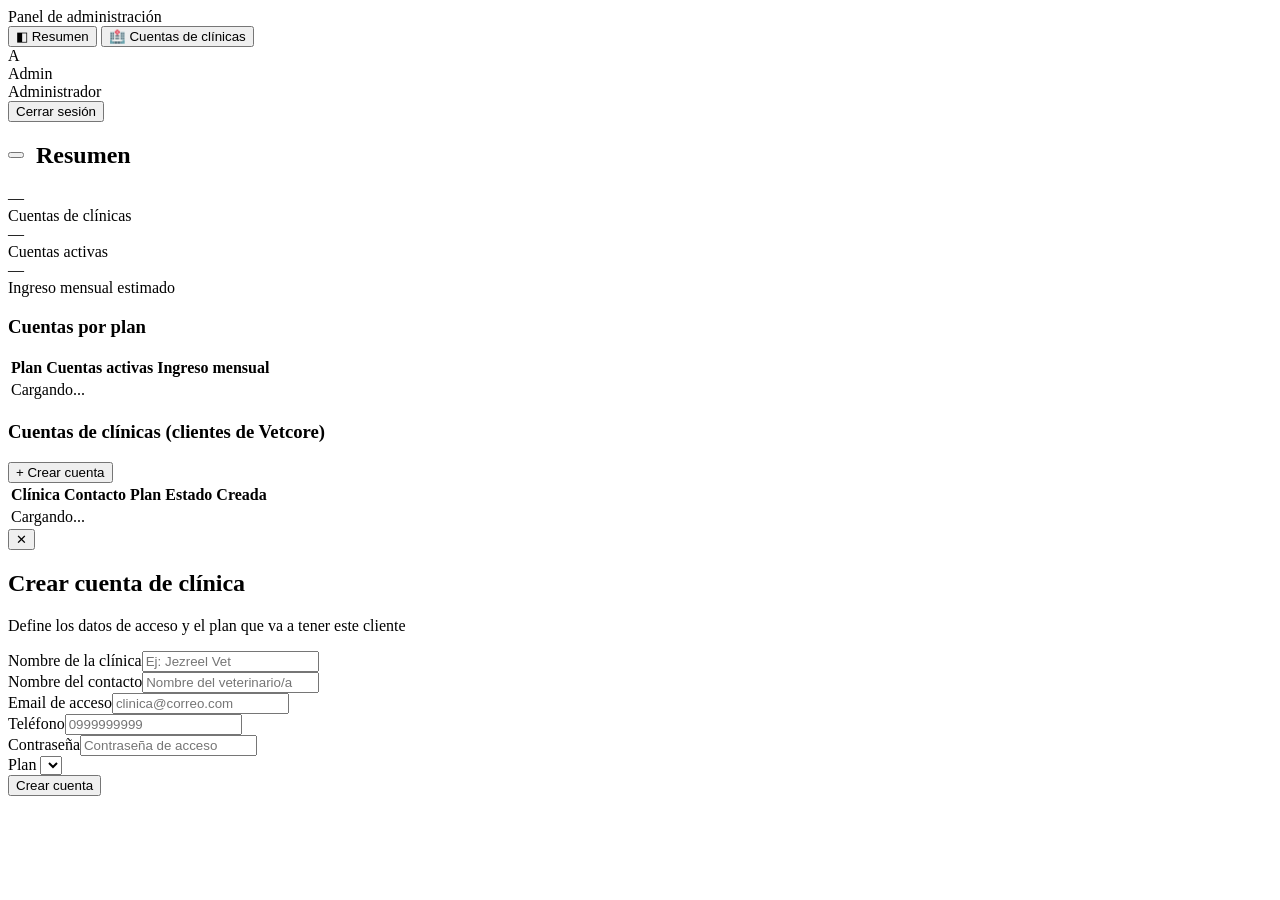
==== admin.html @ 30321254 "Add files via upload" ====
<!DOCTYPE html>
<html lang="es">
<head>
<meta charset="UTF-8">
<meta name="viewport" content="width=device-width, initial-scale=1.0">
<title>Vetcore — Panel Admin</title>
<link rel="stylesheet" href="css/style.css">
</head>
<body>

<div class="app">
  <aside class="sidebar" id="sidebar">
    <div class="sidebar-head">
      <div class="vc-logo" id="logoBox"></div>
      <div class="sidebar-tag">Panel de administración</div>
    </div>
    <nav class="sidebar-nav">
      <button class="nav-item active" data-sec="resumen"><span class="ic">◧</span> Resumen</button>
      <button class="nav-item" data-sec="cuentas"><span class="ic">🏥</span> Cuentas de clínicas</button>
    </nav>
    <div class="sidebar-foot">
      <div class="sidebar-user">
        <div class="sidebar-avatar" id="avatarLetter">A</div>
        <div>
          <div class="sidebar-user-name" id="userName">Admin</div>
          <div class="sidebar-user-plan">Administrador</div>
        </div>
      </div>
      <button class="btn btn-ghost btn-block btn-sm" onclick="logout()">Cerrar sesión</button>
    </div>
  </aside>

  <div class="main">
    <div class="topbar">
      <div style="display:flex;align-items:center;gap:12px;">
        <button class="hamburger" onclick="document.getElementById('sidebar').classList.toggle('open')"><span></span><span></span><span></span></button>
        <h2 id="pageTitle">Resumen</h2>
      </div>
    </div>

    <div class="content">

      <!-- RESUMEN -->
      <section class="section active" id="sec-resumen">
        <div class="stats-grid">
          <div class="stat-card"><div class="stat-val" id="st-total">—</div><div class="stat-label">Cuentas de clínicas</div></div>
          <div class="stat-card accent"><div class="stat-val" id="st-activas">—</div><div class="stat-label">Cuentas activas</div></div>
          <div class="stat-card"><div class="stat-val" id="st-ingresos">—</div><div class="stat-label">Ingreso mensual estimado</div></div>
        </div>
        <div class="card">
          <div class="card-header"><h3>Cuentas por plan</h3></div>
          <div class="table-wrap"><table>
            <thead><tr><th>Plan</th><th>Cuentas activas</th><th>Ingreso mensual</th></tr></thead>
            <tbody id="tbPorPlan"><tr class="empty-row"><td colspan="3">Cargando...</td></tr></tbody>
          </table></div>
        </div>
      </section>

      <!-- CUENTAS -->
      <section class="section" id="sec-cuentas">
        <div class="card">
          <div class="card-header">
            <h3>Cuentas de clínicas (clientes de Vetcore)</h3>
            <button class="btn btn-primary btn-sm" onclick="abrirCrearCuenta()">+ Crear cuenta</button>
          </div>
          <div class="table-wrap"><table>
            <thead><tr><th>Clínica</th><th>Contacto</th><th>Plan</th><th>Estado</th><th>Creada</th><th></th></tr></thead>
            <tbody id="tbCuentas"><tr class="empty-row"><td colspan="6">Cargando...</td></tr></tbody>
          </table></div>
        </div>
      </section>

    </div>
  </div>
</div>

<!-- MODAL: crear/editar cuenta -->
<div class="modal-overlay" id="mCuenta">
  <div class="modal">
    <button class="modal-close" onclick="cerrarModal('mCuenta')">✕</button>
    <h2 id="mCuentaTitulo">Crear cuenta de clínica</h2>
    <p class="modal-sub">Define los datos de acceso y el plan que va a tener este cliente</p>
    <input type="hidden" id="cu_id">
    <div class="form-row">
      <div class="field"><label>Nombre de la clínica</label><input type="text" id="cu_clinica" placeholder="Ej: Jezreel Vet"></div>
      <div class="field"><label>Nombre del contacto</label><input type="text" id="cu_nombre" placeholder="Nombre del veterinario/a"></div>
    </div>
    <div class="form-row">
      <div class="field"><label>Email de acceso</label><input type="email" id="cu_email" placeholder="clinica@correo.com"></div>
      <div class="field"><label>Teléfono</label><input type="tel" id="cu_telefono" placeholder="0999999999"></div>
    </div>
    <div class="form-row">
      <div class="field"><label>Contraseña</label><input type="text" id="cu_password" placeholder="Contraseña de acceso"></div>
      <div class="field"><label>Plan</label>
        <select id="cu_plan"></select>
      </div>
    </div>
    <div class="field" id="cu_activo_wrap" style="display:none;">
      <label>Estado de la cuenta</label>
      <select id="cu_activo">
        <option value="1">Activa</option>
        <option value="0">Desactivada</option>
      </select>
    </div>
    <button class="btn btn-primary btn-block" onclick="guardarCuenta()" id="btnGuardarCuenta">Crear cuenta</button>
  </div>
</div>

<div class="toast" id="toast"></div>

<script src="js/common.js"></script>
<script src="js/admin.js"></script>
</body>
</html>
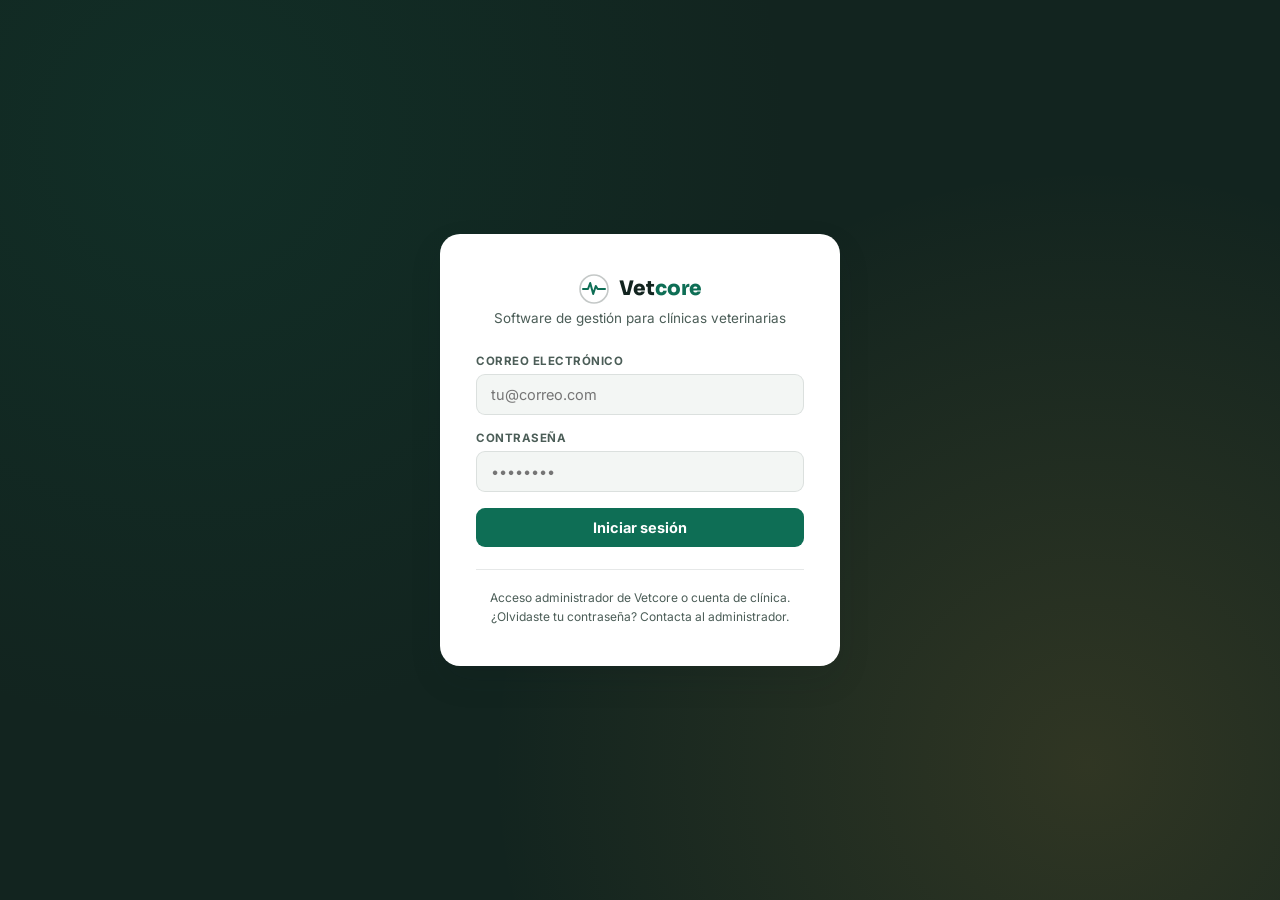
==== commit 37d46f78: "Add files via upload" ====
--- a/admin.html
+++ b/admin.html
@@ -16,7 +16,7 @@
     </div>
     <nav class="sidebar-nav">
       <button class="nav-item active" data-sec="resumen"><span class="ic">◧</span> Resumen</button>
-      <button class="nav-item" data-sec="cuentas"><span class="ic">🏥</span> Cuentas de clínicas</button>
+      <button class="nav-item" data-sec="empresas"><span class="ic">🏥</span> Clínicas</button>
     </nav>
     <div class="sidebar-foot">
       <div class="sidebar-user">
@@ -43,30 +43,27 @@
       <!-- RESUMEN -->
       <section class="section active" id="sec-resumen">
         <div class="stats-grid">
-          <div class="stat-card"><div class="stat-val" id="st-total">—</div><div class="stat-label">Cuentas de clínicas</div></div>
-          <div class="stat-card accent"><div class="stat-val" id="st-activas">—</div><div class="stat-label">Cuentas activas</div></div>
+          <div class="stat-card"><div class="stat-val" id="st-total">—</div><div class="stat-label">Clínicas</div></div>
+          <div class="stat-card accent"><div class="stat-val" id="st-activas">—</div><div class="stat-label">Clínicas activas</div></div>
           <div class="stat-card"><div class="stat-val" id="st-ingresos">—</div><div class="stat-label">Ingreso mensual estimado</div></div>
         </div>
         <div class="card">
-          <div class="card-header"><h3>Cuentas por plan</h3></div>
+          <div class="card-header"><h3>Clínicas por plan</h3></div>
           <div class="table-wrap"><table>
-            <thead><tr><th>Plan</th><th>Cuentas activas</th><th>Ingreso mensual</th></tr></thead>
+            <thead><tr><th>Plan</th><th>Clínicas activas</th><th>Ingreso mensual</th></tr></thead>
             <tbody id="tbPorPlan"><tr class="empty-row"><td colspan="3">Cargando...</td></tr></tbody>
           </table></div>
         </div>
       </section>
 
-      <!-- CUENTAS -->
-      <section class="section" id="sec-cuentas">
+      <!-- EMPRESAS -->
+      <section class="section" id="sec-empresas">
         <div class="card">
           <div class="card-header">
-            <h3>Cuentas de clínicas (clientes de Vetcore)</h3>
-            <button class="btn btn-primary btn-sm" onclick="abrirCrearCuenta()">+ Crear cuenta</button>
+            <h3>Clínicas registradas</h3>
+            <button class="btn btn-primary btn-sm" onclick="abrirCrearEmpresa()">+ Nueva clínica</button>
           </div>
-          <div class="table-wrap"><table>
-            <thead><tr><th>Clínica</th><th>Contacto</th><th>Plan</th><th>Estado</th><th>Creada</th><th></th></tr></thead>
-            <tbody id="tbCuentas"><tr class="empty-row"><td colspan="6">Cargando...</td></tr></tbody>
-          </table></div>
+          <div id="listaEmpresas" style="padding:0 22px 22px;">Cargando...</div>
         </div>
       </section>
 
@@ -74,35 +71,80 @@
   </div>
 </div>
 
-<!-- MODAL: crear/editar cuenta -->
-<div class="modal-overlay" id="mCuenta">
+<!-- MODAL: crear empresa + 3 cuentas -->
+<div class="modal-overlay" id="mEmpresa">
+  <div class="modal" style="max-width:640px;">
+    <button class="modal-close" onclick="cerrarModal('mEmpresa')">✕</button>
+    <h2>Nueva clínica</h2>
+    <p class="modal-sub">Crea la clínica y las cuentas de acceso de su equipo</p>
+
+    <div class="form-row">
+      <div class="field"><label>Nombre de la clínica</label><input type="text" id="em_nombre" placeholder="Ej: Jezreel Vet"></div>
+      <div class="field"><label>Plan</label><select id="em_plan"></select></div>
+    </div>
+
+    <h3 style="margin:20px 0 8px;font-size:14px;color:var(--primary-dark);">👑 Propietario (obligatorio)</h3>
+    <div class="form-row">
+      <div class="field"><label>Nombre</label><input type="text" id="pr_nombre_c"></div>
+      <div class="field"><label>Email</label><input type="email" id="pr_email_c"></div>
+    </div>
+    <div class="field"><label>Contraseña</label><input type="text" id="pr_password_c"></div>
+
+    <h3 style="margin:20px 0 8px;font-size:14px;color:var(--primary-dark);">🩺 Veterinario (opcional — puedes agregarlo después)</h3>
+    <div class="form-row">
+      <div class="field"><label>Nombre</label><input type="text" id="ve_nombre_c"></div>
+      <div class="field"><label>Email</label><input type="email" id="ve_email_c"></div>
+    </div>
+    <div class="field"><label>Contraseña</label><input type="text" id="ve_password_c"></div>
+
+    <h3 style="margin:20px 0 8px;font-size:14px;color:var(--primary-dark);">🧑‍💼 Recepción (opcional — puedes agregarlo después)</h3>
+    <div class="form-row">
+      <div class="field"><label>Nombre</label><input type="text" id="re_nombre_c"></div>
+      <div class="field"><label>Email</label><input type="email" id="re_email_c"></div>
+    </div>
+    <div class="field"><label>Contraseña</label><input type="text" id="re_password_c"></div>
+
+    <button class="btn btn-primary btn-block" onclick="guardarEmpresa()">Crear clínica</button>
+  </div>
+</div>
+
+<!-- MODAL: agregar una cuenta suelta a una empresa existente -->
+<div class="modal-overlay" id="mCuentaNueva">
   <div class="modal">
-    <button class="modal-close" onclick="cerrarModal('mCuenta')">✕</button>
-    <h2 id="mCuentaTitulo">Crear cuenta de clínica</h2>
-    <p class="modal-sub">Define los datos de acceso y el plan que va a tener este cliente</p>
-    <input type="hidden" id="cu_id">
-    <div class="form-row">
-      <div class="field"><label>Nombre de la clínica</label><input type="text" id="cu_clinica" placeholder="Ej: Jezreel Vet"></div>
-      <div class="field"><label>Nombre del contacto</label><input type="text" id="cu_nombre" placeholder="Nombre del veterinario/a"></div>
+    <button class="modal-close" onclick="cerrarModal('mCuentaNueva')">✕</button>
+    <h2>Agregar cuenta</h2>
+    <p class="modal-sub" id="mCuentaNuevaSub">—</p>
+    <input type="hidden" id="cn_empresa_id">
+    <div class="field"><label>Rol</label>
+      <select id="cn_rol">
+        <option value="veterinario">Veterinario</option>
+        <option value="recepcion">Recepción</option>
+        <option value="propietario">Propietario</option>
+      </select>
     </div>
-    <div class="form-row">
-      <div class="field"><label>Email de acceso</label><input type="email" id="cu_email" placeholder="clinica@correo.com"></div>
-      <div class="field"><label>Teléfono</label><input type="tel" id="cu_telefono" placeholder="0999999999"></div>
-    </div>
-    <div class="form-row">
-      <div class="field"><label>Contraseña</label><input type="text" id="cu_password" placeholder="Contraseña de acceso"></div>
-      <div class="field"><label>Plan</label>
-        <select id="cu_plan"></select>
-      </div>
-    </div>
-    <div class="field" id="cu_activo_wrap" style="display:none;">
-      <label>Estado de la cuenta</label>
-      <select id="cu_activo">
+    <div class="field"><label>Nombre</label><input type="text" id="cn_nombre"></div>
+    <div class="field"><label>Email</label><input type="email" id="cn_email"></div>
+    <div class="field"><label>Contraseña</label><input type="text" id="cn_password"></div>
+    <button class="btn btn-primary btn-block" onclick="guardarCuentaNueva()">Crear cuenta</button>
+  </div>
+</div>
+
+<!-- MODAL: editar una cuenta existente -->
+<div class="modal-overlay" id="mCuentaEditar">
+  <div class="modal">
+    <button class="modal-close" onclick="cerrarModal('mCuentaEditar')">✕</button>
+    <h2>Editar cuenta</h2>
+    <p class="modal-sub" id="mCuentaEditarSub">—</p>
+    <input type="hidden" id="ce_id">
+    <div class="field"><label>Nombre</label><input type="text" id="ce_nombre"></div>
+    <div class="field"><label>Nueva contraseña</label><input type="text" id="ce_password" placeholder="Dejar vacío para no cambiarla"></div>
+    <div class="field"><label>Estado</label>
+      <select id="ce_activo">
         <option value="1">Activa</option>
         <option value="0">Desactivada</option>
       </select>
     </div>
-    <button class="btn btn-primary btn-block" onclick="guardarCuenta()" id="btnGuardarCuenta">Crear cuenta</button>
+    <button class="btn btn-primary btn-block" onclick="guardarCuentaEditar()">Guardar cambios</button>
   </div>
 </div>
 
--- a/css/style.css
+++ b/css/style.css
@@ -0,0 +1,216 @@
+@import url('https://fonts.googleapis.com/css2?family=Sora:wght@500;600;700;800&family=Inter:wght@400;500;600;700&display=swap');
+
+:root{
+  --ink:#12241F;
+  --ink-soft:#4B5D57;
+  --bg:#F3F6F4;
+  --card:#FFFFFF;
+  --primary:#0E6E55;
+  --primary-dark:#0A4F3D;
+  --primary-soft:#E3F1EB;
+  --accent:#E8A33D;
+  --accent-soft:#FCF0DC;
+  --danger:#C4432B;
+  --danger-soft:#FBE7E2;
+  --border:rgba(18,36,31,0.10);
+  --radius:12px;
+  --shadow:0 4px 18px rgba(18,36,31,0.06);
+  --shadow-lift:0 14px 32px rgba(18,36,31,0.12);
+}
+*{margin:0;padding:0;box-sizing:border-box;}
+body{
+  font-family:'Inter',sans-serif;
+  background:var(--bg);
+  color:var(--ink);
+  -webkit-font-smoothing:antialiased;
+}
+h1,h2,h3,h4{font-family:'Sora',sans-serif;font-weight:700;letter-spacing:-0.01em;}
+
+/* ── Marca / signature: línea de pulso ── */
+.vc-logo{display:flex;align-items:center;gap:10px;}
+.vc-logo svg{flex-shrink:0;}
+.vc-logo-text{font-family:'Sora',sans-serif;font-weight:800;font-size:20px;color:var(--ink);}
+.vc-logo-text span{color:var(--primary);}
+
+/* ── Auth (login) ── */
+.auth-wrap{
+  min-height:100vh;display:flex;align-items:center;justify-content:center;
+  background:
+    radial-gradient(circle at 15% 15%, rgba(14,110,85,0.14), transparent 45%),
+    radial-gradient(circle at 85% 85%, rgba(232,163,61,0.14), transparent 45%),
+    var(--ink);
+  padding:24px;
+}
+.auth-card{
+  background:var(--card);width:100%;max-width:400px;border-radius:20px;
+  padding:40px 36px;box-shadow:var(--shadow-lift);
+}
+.auth-card .vc-logo{justify-content:center;margin-bottom:6px;}
+.auth-sub{text-align:center;color:var(--ink-soft);font-size:13.5px;margin-bottom:28px;}
+.field{margin-bottom:16px;}
+.field label{display:block;font-size:11.5px;font-weight:700;text-transform:uppercase;letter-spacing:0.5px;color:var(--ink-soft);margin-bottom:6px;}
+.field input,.field select,.field textarea{
+  width:100%;padding:11px 14px;border:1.5px solid var(--border);border-radius:9px;
+  font-size:14.5px;font-family:inherit;color:var(--ink);background:var(--bg);
+  outline:none;transition:0.15s;
+}
+.field input:focus,.field select:focus,.field textarea:focus{border-color:var(--primary);background:#fff;box-shadow:0 0 0 3px var(--primary-soft);}
+.btn{
+  display:inline-flex;align-items:center;justify-content:center;gap:8px;
+  padding:11px 20px;border-radius:9px;border:none;font-size:14.5px;font-weight:700;
+  cursor:pointer;transition:0.15s;font-family:inherit;
+}
+.btn-primary{background:var(--primary);color:#fff;}
+.btn-primary:hover{background:var(--primary-dark);}
+.btn-block{width:100%;}
+.btn-ghost{background:var(--bg);color:var(--ink);border:1.5px solid var(--border);}
+.btn-ghost:hover{background:var(--primary-soft);border-color:var(--primary);}
+.btn-danger{background:var(--danger-soft);color:var(--danger);}
+.btn-danger:hover{background:var(--danger);color:#fff;}
+.btn-sm{padding:7px 13px;font-size:12.5px;}
+.auth-error{background:var(--danger-soft);color:var(--danger);font-size:13px;font-weight:600;padding:10px 13px;border-radius:8px;margin-bottom:16px;display:none;}
+.auth-error.show{display:block;}
+.auth-demo{margin-top:22px;padding-top:18px;border-top:1px solid var(--border);font-size:12px;color:var(--ink-soft);text-align:center;line-height:1.6;}
+
+/* ── App shell (admin / dashboard) ── */
+.app{display:flex;min-height:100vh;}
+.sidebar{
+  width:250px;flex-shrink:0;background:var(--ink);color:#fff;
+  display:flex;flex-direction:column;position:fixed;top:0;left:0;bottom:0;z-index:50;
+}
+.sidebar .vc-logo-text{color:#fff;}
+.sidebar-head{padding:24px 22px 18px;border-bottom:1px solid rgba(255,255,255,0.08);}
+.sidebar-tag{font-size:11px;color:rgba(255,255,255,0.45);margin-top:4px;letter-spacing:0.3px;}
+.sidebar-nav{flex:1;padding:16px 12px;overflow-y:auto;}
+.nav-item{
+  display:flex;align-items:center;gap:11px;padding:11px 14px;border-radius:9px;
+  color:rgba(255,255,255,0.68);font-size:13.5px;font-weight:600;cursor:pointer;
+  border:none;background:none;width:100%;text-align:left;margin-bottom:3px;transition:0.15s;
+}
+.nav-item:hover{background:rgba(255,255,255,0.06);color:#fff;}
+.nav-item.active{background:var(--primary);color:#fff;}
+.nav-item .ic{width:18px;text-align:center;font-size:15px;}
+.sidebar-foot{padding:16px;border-top:1px solid rgba(255,255,255,0.08);}
+.sidebar-user{display:flex;align-items:center;gap:10px;margin-bottom:12px;}
+.sidebar-avatar{width:34px;height:34px;border-radius:50%;background:var(--primary);display:flex;align-items:center;justify-content:center;font-weight:800;font-size:13px;flex-shrink:0;}
+.sidebar-user-name{font-size:13px;font-weight:700;color:#fff;line-height:1.3;}
+.sidebar-user-plan{font-size:11px;color:rgba(255,255,255,0.5);}
+
+.main{margin-left:250px;flex:1;display:flex;flex-direction:column;min-height:100vh;}
+.topbar{
+  background:#fff;padding:0 30px;height:64px;display:flex;align-items:center;justify-content:space-between;
+  border-bottom:1px solid var(--border);position:sticky;top:0;z-index:40;
+}
+.topbar h2{font-size:19px;}
+.content{padding:28px 30px;flex:1;}
+.section{display:none;}
+.section.active{display:block;}
+
+/* ── Stat cards ── */
+.stats-grid{display:grid;grid-template-columns:repeat(auto-fit,minmax(190px,1fr));gap:16px;margin-bottom:26px;}
+.stat-card{background:var(--card);border-radius:var(--radius);padding:18px 20px;border:1px solid var(--border);box-shadow:var(--shadow);position:relative;overflow:hidden;}
+.stat-card::before{content:'';position:absolute;top:0;left:0;right:0;height:3px;background:var(--primary);}
+.stat-card.accent::before{background:var(--accent);}
+.stat-val{font-family:'Sora',sans-serif;font-size:27px;font-weight:800;color:var(--ink);}
+.stat-label{font-size:12.5px;color:var(--ink-soft);margin-top:3px;font-weight:600;}
+
+/* ── Cards / tables ── */
+.card{background:var(--card);border-radius:var(--radius);border:1px solid var(--border);box-shadow:var(--shadow);overflow:hidden;margin-bottom:22px;}
+.card-header{padding:16px 22px;border-bottom:1px solid var(--border);display:flex;align-items:center;justify-content:space-between;flex-wrap:wrap;gap:10px;}
+.card-header h3{font-size:15.5px;}
+.table-wrap{overflow-x:auto;}
+table{width:100%;border-collapse:collapse;font-size:13.5px;}
+thead th{text-align:left;padding:11px 22px;background:var(--bg);font-size:10.5px;font-weight:700;text-transform:uppercase;letter-spacing:0.5px;color:var(--ink-soft);white-space:nowrap;}
+tbody td{padding:12px 22px;border-bottom:1px solid var(--border);vertical-align:middle;}
+tbody tr:last-child td{border-bottom:none;}
+tbody tr:hover td{background:#FAFCFB;}
+.empty-row td{text-align:center;padding:30px;color:var(--ink-soft);}
+
+.badge{display:inline-block;padding:3px 10px;border-radius:6px;font-size:11px;font-weight:700;}
+.b-primary{background:var(--primary-soft);color:var(--primary-dark);}
+.b-accent{background:var(--accent-soft);color:#9C6410;}
+.b-danger{background:var(--danger-soft);color:var(--danger);}
+.b-grey{background:var(--bg);color:var(--ink-soft);}
+
+/* ── Modal ── */
+.modal-overlay{display:none;position:fixed;inset:0;background:rgba(18,36,31,0.55);z-index:200;align-items:center;justify-content:center;padding:20px;}
+.modal-overlay.open{display:flex;}
+.modal{background:var(--card);border-radius:16px;padding:28px;max-width:520px;width:100%;max-height:90vh;overflow-y:auto;position:relative;}
+.modal h2{font-size:19px;margin-bottom:4px;}
+.modal-sub{color:var(--ink-soft);font-size:13px;margin-bottom:20px;}
+.modal-close{position:absolute;top:14px;right:14px;background:var(--bg);border:none;width:30px;height:30px;border-radius:8px;cursor:pointer;font-size:15px;}
+.form-row{display:grid;grid-template-columns:1fr 1fr;gap:14px;}
+@media(max-width:520px){.form-row{grid-template-columns:1fr;}}
+
+/* ── Toast ── */
+.toast{position:fixed;bottom:22px;right:22px;background:var(--ink);color:#fff;padding:12px 18px;border-radius:10px;font-size:13.5px;font-weight:600;z-index:999;transform:translateY(80px);opacity:0;transition:0.3s;max-width:320px;box-shadow:var(--shadow-lift);}
+.toast.show{transform:translateY(0);opacity:1;}
+.toast.verde{background:var(--primary-dark);}
+.toast.rojo{background:var(--danger);}
+
+.pill-tabs{display:flex;gap:8px;flex-wrap:wrap;margin-bottom:18px;}
+.pill-tab{padding:8px 16px;border-radius:20px;border:1.5px solid var(--border);background:#fff;font-size:13px;font-weight:600;cursor:pointer;color:var(--ink-soft);transition:0.15s;}
+.pill-tab.active{background:var(--primary);color:#fff;border-color:var(--primary);}
+
+.hamburger{display:none;background:none;border:none;cursor:pointer;flex-direction:column;gap:4px;}
+.hamburger span{width:20px;height:2px;background:var(--ink);border-radius:2px;}
+
+@media(max-width:900px){
+  .sidebar{transform:translateX(-100%);transition:0.25s;}
+  .sidebar.open{transform:translateX(0);}
+  .main{margin-left:0;}
+  .hamburger{display:flex;}
+  .form-row{grid-template-columns:1fr;}
+}
+
+
+
+
+
+.search-bar-wrap{position:relative;flex:1;max-width:360px;}
+.search-bar-wrap input{width:100%;padding:9px 14px 9px 34px;border:1.5px solid var(--border);border-radius:9px;font-size:13.5px;background:var(--bg);outline:none;}
+.search-bar-wrap input:focus{border-color:var(--primary);background:#fff;}
+.search-bar-wrap .search-ic{position:absolute;left:11px;top:50%;transform:translateY(-50%);font-size:13px;color:var(--ink-soft);}
+.search-results{position:absolute;top:calc(100% + 6px);left:0;right:0;background:#fff;border:1px solid var(--border);border-radius:10px;box-shadow:var(--shadow-lift);max-height:340px;overflow-y:auto;z-index:80;display:none;}
+.search-results.open{display:block;}
+.search-results-group{padding:8px 12px 4px;font-size:10.5px;font-weight:800;text-transform:uppercase;color:var(--ink-soft);letter-spacing:0.5px;}
+.search-result-item{padding:9px 14px;cursor:pointer;font-size:13.5px;display:flex;justify-content:space-between;}
+.search-result-item:hover{background:var(--primary-soft);}
+.search-empty{padding:14px;text-align:center;color:var(--ink-soft);font-size:13px;}
+
+.greeting-title{font-size:21px;margin-bottom:2px;}
+.greeting-sub{color:var(--ink-soft);font-size:13.5px;margin-bottom:20px;}
+.inicio-grid{display:grid;grid-template-columns:1fr 1fr;gap:18px;margin-bottom:20px;}
+@media(max-width:800px){.inicio-grid{grid-template-columns:1fr;}}
+.inicio-list-item{padding:10px 0;border-bottom:1px solid var(--border);font-size:13.5px;display:flex;justify-content:space-between;gap:10px;}
+.inicio-list-item:last-child{border-bottom:none;}
+.inicio-hora{font-weight:700;color:var(--primary-dark);min-width:44px;}
+.alert-item{display:flex;align-items:center;gap:8px;padding:9px 0;border-bottom:1px solid var(--border);font-size:13.5px;}
+.alert-item:last-child{border-bottom:none;}
+.quick-actions{display:flex;gap:10px;flex-wrap:wrap;}
+.quick-actions .btn{flex:1;min-width:150px;justify-content:center;}
+
+.ficha-header-modal{display:flex;gap:14px;align-items:center;margin-bottom:16px;padding-bottom:14px;border-bottom:1px solid var(--border);}
+.ficha-avatar-lg{width:56px;height:56px;border-radius:14px;background:var(--primary-soft);display:flex;align-items:center;justify-content:center;font-size:26px;flex-shrink:0;}
+.ficha-tabs{display:flex;gap:6px;margin-bottom:16px;border-bottom:1px solid var(--border);}
+.ficha-tab-btn{padding:9px 14px;border:none;background:none;font-size:13px;font-weight:700;color:var(--ink-soft);cursor:pointer;border-bottom:2px solid transparent;}
+.ficha-tab-btn.active{color:var(--primary);border-color:var(--primary);}
+
+
+.pac-foto-upload{display:flex;align-items:center;gap:14px;margin-bottom:16px;}
+.pac-foto-preview{width:64px;height:64px;border-radius:50%;object-fit:cover;border:2px solid var(--border);background:var(--primary-soft);}
+.pac-foto-placeholder{width:64px;height:64px;border-radius:50%;background:var(--primary-soft);display:flex;align-items:center;justify-content:center;font-size:26px;border:2px solid var(--border);}
+.avatar-mini{width:32px;height:32px;border-radius:50%;object-fit:cover;margin-right:8px;vertical-align:middle;}
+.avatar-mini-placeholder{width:32px;height:32px;border-radius:50%;background:var(--primary-soft);display:inline-flex;align-items:center;justify-content:center;font-size:15px;margin-right:8px;vertical-align:middle;}
+
+
+
+.b-emergencia{background:#FBE7E2;color:#C4432B;}
+.b-urgente{background:#FFF3E0;color:#E65100;}
+.b-prioritario{background:#FFFDE7;color:#F9A825;}
+.b-normal{background:var(--bg);color:var(--ink-soft);}
+.atencion-card{border:1.5px solid var(--border);border-radius:12px;padding:14px 16px;margin-bottom:10px;display:flex;align-items:center;gap:14px;border-left-width:4px;}
+.atencion-card.emergencia{border-left-color:#C4432B;}
+.atencion-card.urgente{border-left-color:#E65100;}
+.atencion-card.prioritario{border-left-color:#F9A825;}
+.atencion-card.normal{border-left-color:var(--border);}
